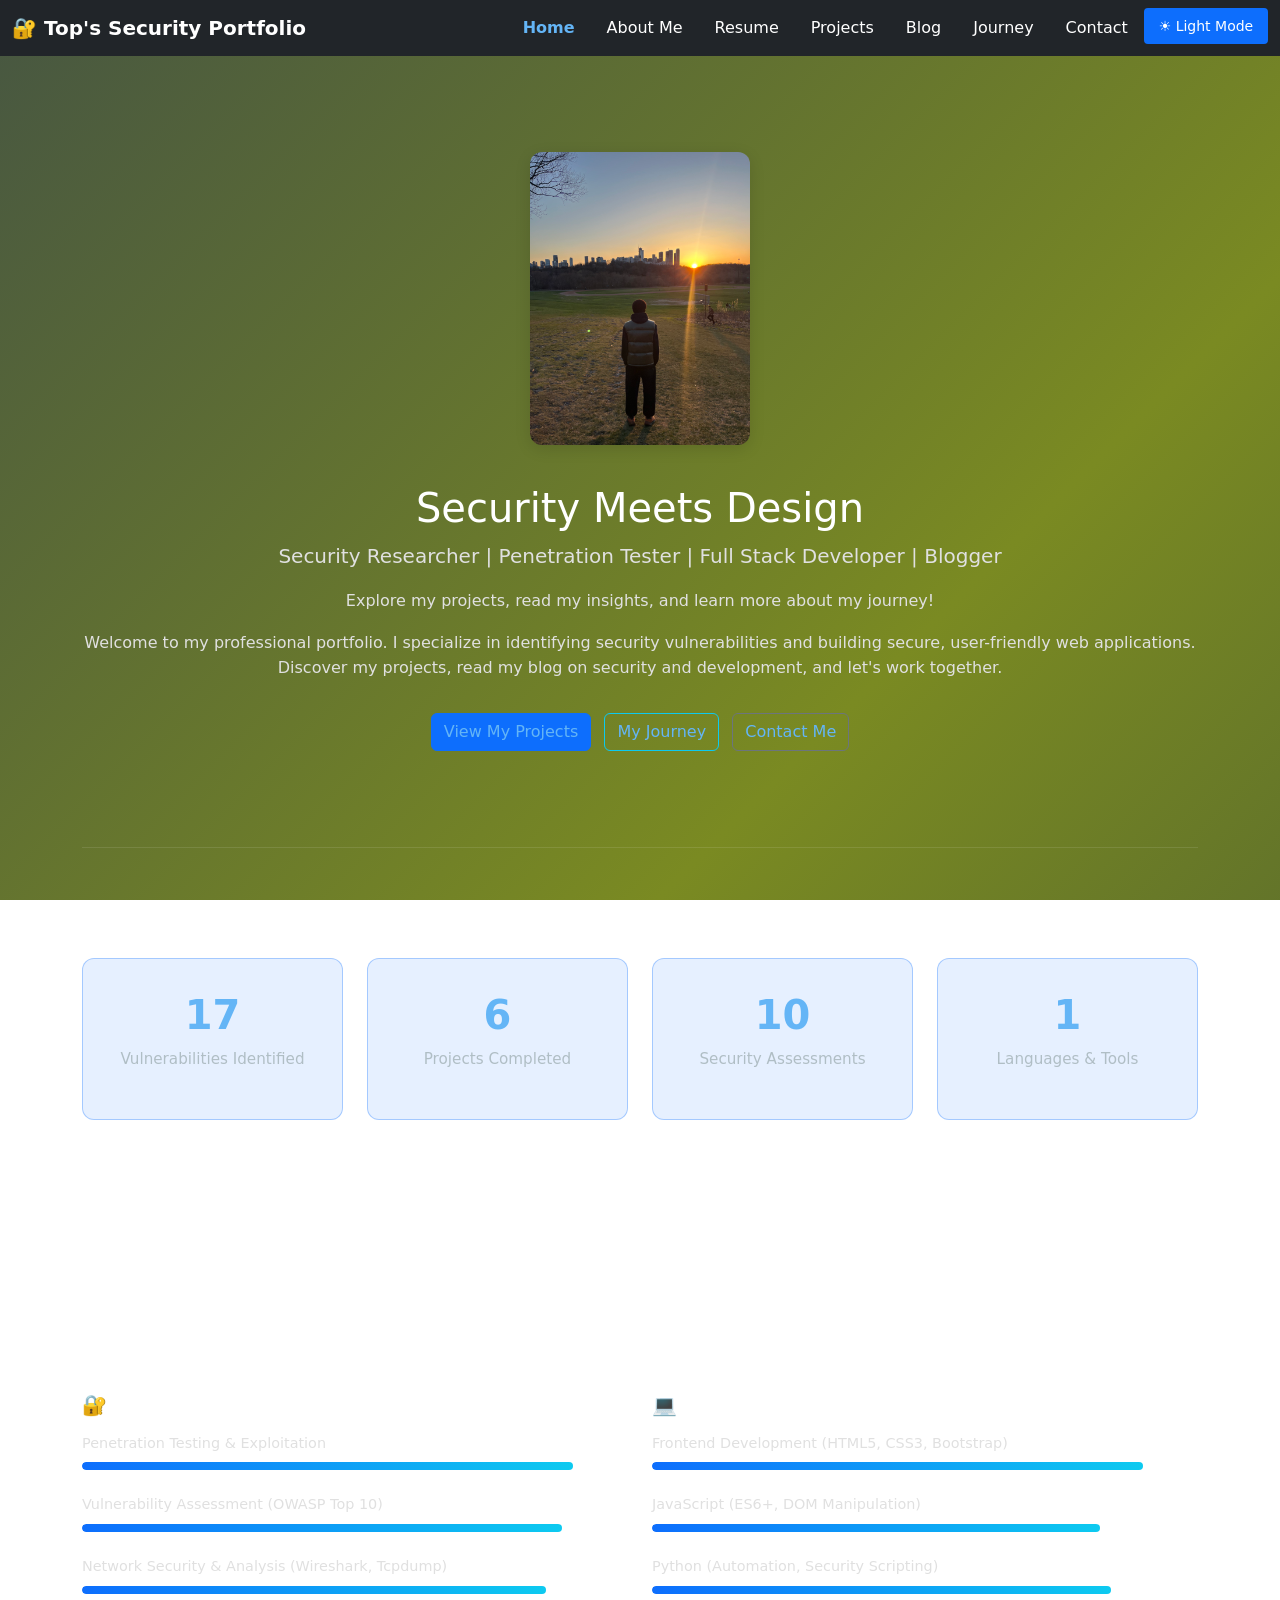
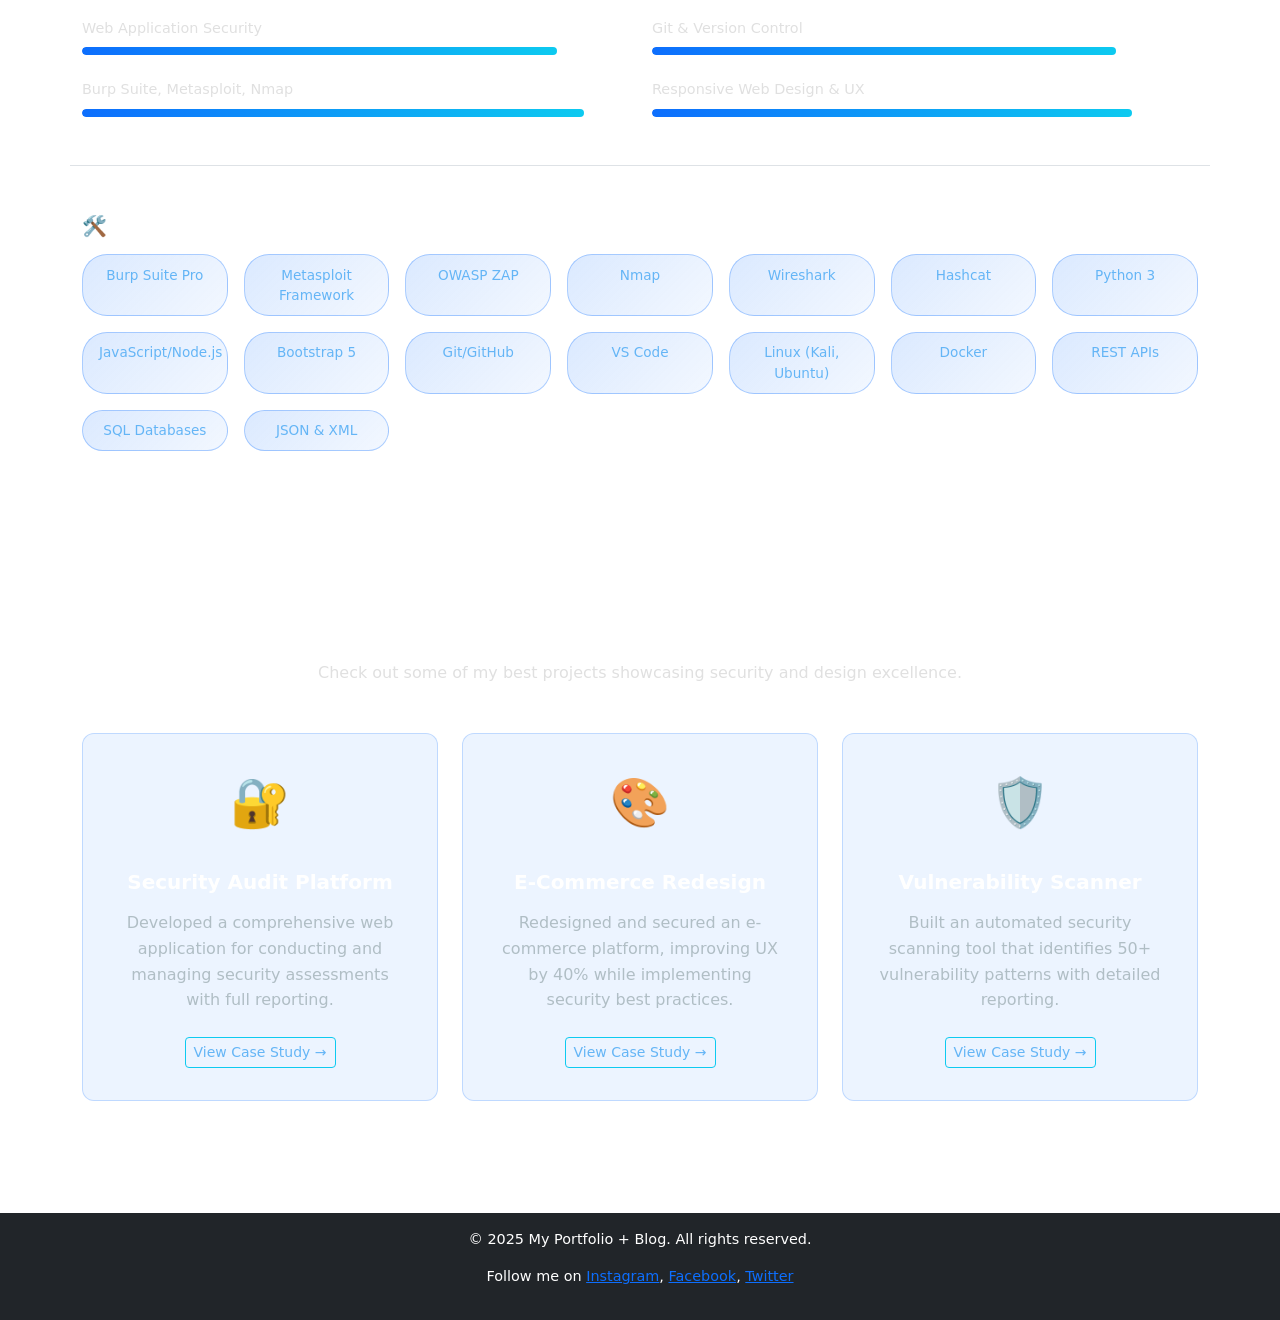
==== index.html @ 48d10eb9 "Updated Portfolio" ====
<!DOCTYPE html>
<html lang="en">
    <head>
        <meta charset="UTF-8">
        <meta name="viewport" content="width=device-width, initial-scale=1.0">


        <title>My Portfolio + Blog</title>
        <link rel="stylesheet" href="style.css">
        <link href="https://cdn.jsdelivr.net/npm/bootstrap@5.3.0/dist/css/bootstrap.min.css" rel="stylesheet">
        
    </head>
    <body>

        <!-- Navigation Bar -->
        <nav class="navbar navbar-expand-lg navbar-dark bg-dark">
            <div class="container-fluid">
                <a class="navbar-brand" href="index.html">🔐 Top's Security Portfolio</a>
                <button class="navbar-toggler" type="button" data-bs-toggle="collapse" data-bs-target="#navbarNav" aria-controls="navbarNav" aria-expanded="false" aria-label="Toggle navigation">
                    <span class="navbar-toggler-icon"></span>
                </button>
           
            
            <div class="collapse navbar-collapse" id="navbarNav">
                <ul class="navbar-nav ms-auto">
                    <li class="nav-item">
                        <a class="nav-link active" href="index.html">Home</a>
                    </li>
                    <li class="nav-item">
                        <a class="nav-link" href="about.html">About Me</a>
                    </li>
                    <li class="nav-item">
                        <a class="nav-link" href="resume.html">Resume</a>
                    </li>
                    <li class="nav-item">
                        <a class="nav-link" href="projects.html">Projects</a>
                    </li>
                    <li class="nav-item">
                        <a class="nav-link" href="blog.html">Blog</a>
                    </li>
                    <li class="nav-item">
                        <a class="nav-link" href="journey.html">Journey</a>
                    </li>
                    <li class="nav-item">
                        <a class="nav-link" href="contact.html">Contact</a>
                    </li>
                    <li class="nav-item">
                        <button class="btn btn-sm theme-toggle ms-2" id="themeToggle">☀️ Light Mode</button>
                    </li>
                </ul>
            </div>
                
        </nav>

    <main>
        <div class="container mt-5">
            <div class="home-section">
                <div class="home-image">
                    <img src="images/IMG_9107.jpeg" alt="Home Image" class="img-fluid">
                </div>
                <div class="home-text">
                    <h1>Security Meets Design</h1>
                    <p class="lead"> Security Researcher | Penetration Tester | Full Stack Developer | Blogger </p>
                    <p>Explore my projects, read my insights, and learn more about my journey!</p>
                    <p>
                        Welcome to my professional portfolio. I specialize in identifying security vulnerabilities and building secure,
                        user-friendly web applications. Discover my projects, read my blog on security and development, and let's work together.
                    </p>
                    <a href="projects.html" class="btn btn-primary mt-3 me-2">View My Projects</a>
                    <a href="journey.html" class="btn btn-outline-info mt-3 me-2">My Journey</a>
                    <a href="contact.html" class="btn btn-outline-secondary mt-3">Contact Me</a>
                </div>
        </div>

        <!-- Quick Stats Section -->
        <div class="stats-section mt-5 pt-5">
            <h2 class="text-center mb-4">Quick Stats</h2>
            <div class="row">
                <div class="col-md-3 text-center mb-3">
                    <div class="stat-card">
                        <h3 class="stat-number" data-count="50">0</h3>
                        <p>Vulnerabilities Identified</p>
                    </div>
                </div>
                <div class="col-md-3 text-center mb-3">
                    <div class="stat-card">
                        <h3 class="stat-number" data-count="20">0</h3>
                        <p>Projects Completed</p>
                    </div>
                </div>
                <div class="col-md-3 text-center mb-3">
                    <div class="stat-card">
                        <h3 class="stat-number" data-count="30">0</h3>
                        <p>Security Assessments</p>
                    </div>
                </div>
                <div class="col-md-3 text-center mb-3">
                    <div class="stat-card">
                        <h3 class="stat-number" data-count="5">0</h3>
                        <p>Languages & Tools</p>
                    </div>
                </div>
            </div>
        </div>

        <!-- Skills Section -->
        <div class="skills-section mt-5 pt-5">
            <h2 class="text-center mb-4">Technical Expertise</h2>
            <div class="row">
                <div class="col-md-6">
                    <h5 class="mb-3">🔐 Cybersecurity & Ethical Hacking</h5>
                    <div class="skill-bar">
                        <div class="skill-label">Penetration Testing & Exploitation</div>
                        <div class="skill-progress">
                            <div class="skill-fill" style="width: 90%"></div>
                        </div>
                    </div>
                    <div class="skill-bar">
                        <div class="skill-label">Vulnerability Assessment (OWASP Top 10)</div>
                        <div class="skill-progress">
                            <div class="skill-fill" style="width: 88%"></div>
                        </div>
                    </div>
                    <div class="skill-bar">
                        <div class="skill-label">Network Security & Analysis (Wireshark, Tcpdump)</div>
                        <div class="skill-progress">
                            <div class="skill-fill" style="width: 85%"></div>
                        </div>
                    </div>
                    <div class="skill-bar">
                        <div class="skill-label">Web Application Security</div>
                        <div class="skill-progress">
                            <div class="skill-fill" style="width: 87%"></div>
                        </div>
                    </div>
                    <div class="skill-bar">
                        <div class="skill-label">Burp Suite, Metasploit, Nmap</div>
                        <div class="skill-progress">
                            <div class="skill-fill" style="width: 92%"></div>
                        </div>
                    </div>
                </div>
                <div class="col-md-6">
                    <h5 class="mb-3">💻 Software Development & Programming</h5>
                    <div class="skill-bar">
                        <div class="skill-label">Frontend Development (HTML5, CSS3, Bootstrap)</div>
                        <div class="skill-progress">
                            <div class="skill-fill" style="width: 90%"></div>
                        </div>
                    </div>
                    <div class="skill-bar">
                        <div class="skill-label">JavaScript (ES6+, DOM Manipulation)</div>
                        <div class="skill-progress">
                            <div class="skill-fill" style="width: 82%"></div>
                        </div>
                    </div>
                    <div class="skill-bar">
                        <div class="skill-label">Python (Automation, Security Scripting)</div>
                        <div class="skill-progress">
                            <div class="skill-fill" style="width: 84%"></div>
                        </div>
                    </div>
                    <div class="skill-bar">
                        <div class="skill-label">Git & Version Control</div>
                        <div class="skill-progress">
                            <div class="skill-fill" style="width: 85%"></div>
                        </div>
                    </div>
                    <div class="skill-bar">
                        <div class="skill-label">Responsive Web Design & UX</div>
                        <div class="skill-progress">
                            <div class="skill-fill" style="width: 88%"></div>
                        </div>
                    </div>
                </div>
            </div>

            <!-- Tools & Technologies -->
            <div class="row mt-4 pt-3 border-top">
                <div class="col-md-12">
                    <h5 class="mb-3">🛠️ Tools, Frameworks & Technologies</h5>
                    <div class="tools-grid">
                        <span class="tool-badge">Burp Suite Pro</span>
                        <span class="tool-badge">Metasploit Framework</span>
                        <span class="tool-badge">OWASP ZAP</span>
                        <span class="tool-badge">Nmap</span>
                        <span class="tool-badge">Wireshark</span>
                        <span class="tool-badge">Hashcat</span>
                        <span class="tool-badge">Python 3</span>
                        <span class="tool-badge">JavaScript/Node.js</span>
                        <span class="tool-badge">Bootstrap 5</span>
                        <span class="tool-badge">Git/GitHub</span>
                        <span class="tool-badge">VS Code</span>
                        <span class="tool-badge">Linux (Kali, Ubuntu)</span>
                        <span class="tool-badge">Docker</span>
                        <span class="tool-badge">REST APIs</span>
                        <span class="tool-badge">SQL Databases</span>
                        <span class="tool-badge">JSON & XML</span>
                    </div>
                </div>
            </div>
        </div>

        <!-- Featured Projects Preview -->
        <div class="featured-section mt-5 pt-5">
            <h2 class="text-center mb-4">Featured Work</h2>
            <p class="text-center mb-5">Check out some of my best projects showcasing security and design excellence.</p>
            <div class="row">
                <div class="col-md-4 mb-3">
                    <div class="featured-card">
                        <div class="featured-icon">🔐</div>
                        <h5>Security Audit Platform</h5>
                        <p>Developed a comprehensive web application for conducting and managing security assessments with full reporting.</p>
                        <a href="projects.html" class="btn btn-sm btn-outline-info">View Case Study →</a>
                    </div>
                </div>
                <div class="col-md-4 mb-3">
                    <div class="featured-card">
                        <div class="featured-icon">🎨</div>
                        <h5>E-Commerce Redesign</h5>
                        <p>Redesigned and secured an e-commerce platform, improving UX by 40% while implementing security best practices.</p>
                        <a href="projects.html" class="btn btn-sm btn-outline-info">View Case Study →</a>
                    </div>
                </div>
                <div class="col-md-4 mb-3">
                    <div class="featured-card">
                        <div class="featured-icon">🛡️</div>
                        <h5>Vulnerability Scanner</h5>
                        <p>Built an automated security scanning tool that identifies 50+ vulnerability patterns with detailed reporting.</p>
                        <a href="projects.html" class="btn btn-sm btn-outline-info">View Case Study →</a>
                    </div>
                </div>
            </div>
        </div>

    </main>


        <!-- Footer -->
        <footer class="text-center py-3 mt-5">
            <p>&copy; 2025 My Portfolio + Blog. All rights reserved.</p>
            <p>Follow me on 
                <a href="https://www.instagram.com/yourprofile" target="_blank">Instagram</a>, 
                <a href="https://www.facebook.com/yourprofile" target="_blank">Facebook</a>, 
                <a href="https://www.twitter.com/yourprofile" target="_blank">Twitter</a>
            </p>
        </footer>

        <script src="https://cdn.jsdelivr.net/npm/bootstrap@5.3.0/dist/js/bootstrap.bundle.min.js"></script>
        <script src="js/timeline.js"></script>
    </body>
</html>
---- style.css ----
/* ===================================== */
/*              GLOBAL STYLES           */
/* ===================================== */

html, body {
    height: 100%;
    margin: 0;
    padding: 0;
    width: 100%;
}

body {
    min-height: 100vh;
    display: flex;
    flex-direction: column;
    font-family: 'Segoe UI', Tahoma, Geneva, Verdana, sans-serif;
    color: black;
    background: linear-gradient(-45deg, #64046f, #102645, #7a8a22, #1a295d);
    background-size: 400% 400%;
    background-position: 0% 50%;
    background-attachment: fixed;
    animation: gradientBG 15s ease infinite;
    overflow-x: hidden;
}

main {
    flex: 1 0 auto;
    width: 100%;
}

.container {
    width: 100%;
    padding-left: 1.5rem;
    padding-right: 1.5rem;
    margin-left: auto;
    margin-right: auto;
}


@keyframes gradientBG {
  0% {background-position: 0% 50%;}
  50% {background-position: 100% 50%;}
  100% {background-position: 0% 50%;}
}

h1, h2, h3, h4, h5, h6 {
  font-weight: 600;
}

a {
  text-decoration: none;
  transition: 0.3s ease;
}

.button {
  transition: 0.3s ease;
}

/* ===================================== */
/*              NAVBAR                   */
/* ===================================== */

.navbar-brand {
  font-weight: bold;
  font-size: 1.5rem;
}

.navbar-dark .navbar-nav .nav-link {
  color: #fff;
  margin-left: 1rem;
}

.navbar-dark .navbar-nav .nav-link:hover {
  color: #0d6efd;
}

.navbar-dark .navbar-nav .nav-link.active {
  color: #64b5f6;
  font-weight: 600;
}

/* Navbar toggler styling */
.navbar-toggler {
  border: 2px solid #0d6efd !important;
  padding: 0.4rem 0.6rem;
  transition: all 0.3s ease;
}

.navbar-toggler:hover {
  background-color: rgba(13, 110, 253, 0.1);
  border-color: #0b5ed7 !important;
}

.navbar-toggler:focus {
  box-shadow: 0 0 0 0.25rem rgba(13, 110, 253, 0.25) !important;
  border-color: #0d6efd !important;
}

.navbar-toggler-icon {
  background-image: url("data:image/svg+xml,%3csvg xmlns='http://www.w3.org/2000/svg' viewBox='0 0 30 30'%3e%3cpath stroke='%230d6efd' stroke-linecap='round' stroke-miterlimit='10' stroke-width='2.5' d='M4 7h22M4 15h22M4 23h22'/%3e%3c/svg%3e") !important;
}

/* Light mode navbar toggler */
:root[data-theme="light"] .navbar {
  background-color: #f8f9fa !important;
  border-bottom: 1px solid #dee2e6;
}

:root[data-theme="light"] .navbar-toggler {
  border: 2px solid #0056b3 !important;
  background-color: #e3f2fd;
}

:root[data-theme="light"] .navbar-toggler:hover {
  background-color: #bbdefb;
  border-color: #003d82 !important;
}

:root[data-theme="light"] .navbar-toggler:focus {
  box-shadow: 0 0 0 0.25rem rgba(0, 86, 179, 0.25) !important;
  border-color: #0056b3 !important;
}

:root[data-theme="light"] .navbar-toggler-icon {
  background-image: url("data:image/svg+xml,%3csvg xmlns='http://www.w3.org/2000/svg' viewBox='0 0 30 30'%3e%3cpath stroke='%230056b3' stroke-linecap='round' stroke-miterlimit='10' stroke-width='2.5' d='M4 7h22M4 15h22M4 23h22'/%3e%3c/svg%3e") !important;
}

:root[data-theme="light"] .navbar {
  background-color: #f8f9fa !important;
  border-bottom: 1px solid #dee2e6;
}

:root[data-theme="light"] .navbar-brand {
  color: #0056b3 !important;
  font-weight: 700;
}

:root[data-theme="light"] .nav-link {
  color: #333333 !important;
}

:root[data-theme="light"] .nav-link:hover {
  color: #0056b3 !important;
}

:root[data-theme="light"] .nav-link.active {
  color: #0056b3 !important;
  font-weight: 600;
}

/* ===================================== */
/*              HOME PAGE                */
/* ===================================== */



.home-section {
  display: flex;
  flex-direction: column;
  align-items: center;
  justify-content: center;
  gap: 2rem;
  padding: 3rem 0;
}

.home-image {
  flex: 1 1 300px;
}

.profile-img {
  max-width: 100%;
  border-radius: 10px;
  box-shadow: 0 4px 12px rgba(0, 0, 0, 0.2);
}

.home-image img,
.profile-img {
  max-width: 220px;
  width: 100%;
  height: auto;
  border-radius: 12px;
  box-shadow: 0 4px 16px rgba(0,0,0,0.12);
  margin: 0 auto;
  display: block;
}

.home-text {
  flex: 2;
  text-align: center;
}

.home-text h1 {
  font-size: 2.5rem;
  margin-bottom: 0.5rem;
  color: #ffffff;
}

.home-text p.lead {
  font-size: 1.25rem;
  margin-bottom: 1rem;
  color: #e0e0e0;
}

.home-text p {
  color: #e0e0e0;
}

/* ===================================== */
/*              FOOTER                   */
/* ===================================== */

footer {
  background-color: #212529;
  color: #ffffff;
  text-align: center;
  padding: 1rem 0;
  margin-top: 3rem;
  font-size: 0.9rem;
}

/* ===================================== */
/*         FORM STYLES                   */
/* ===================================== */

.form-control {
  border: 1px solid #ddd;
  border-radius: 0.375rem;
  padding: 0.75rem 0.75rem;
  min-height: 44px;
  font-size: 16px;
}

.form-control:focus {
  border-color: #0d6efd;
  box-shadow: 0 0 0 0.2rem rgba(13, 110, 253, 0.25);
}

.form-label {
  font-weight: 500;
  margin-bottom: 0.5rem;
  color: #ffffff;
  display: block;
}

.form-check {
  padding: 0.5rem 0;
}

.form-check-input {
  width: 1.25em;
  height: 1.25em;
  margin-top: 0.3em;
  cursor: pointer;
}

.form-check-input:checked {
  background-color: #0d6efd;
  border-color: #0d6efd;
}

.form-check-label {
  color: #e0e0e0;
  cursor: pointer;
  margin-left: 0.5rem;
}

/* Form validation styles */
.form-control.is-invalid {
  border-color: #dc3545;
  background-image: url("data:image/svg+xml,%3csvg xmlns='http://www.w3.org/2000/svg' viewBox='12 12 24 24'%3e%3ccircle cx='24' cy='24' r='11' fill='none' stroke='%23dc3545' stroke-width='2'/%3e%3cpath fill='%23dc3545' d='M24 16v8M20 24h8'/%3e%3c/svg%3e");
  background-repeat: no-repeat;
  background-position: right calc(0.375em + 0.1875rem) center;
  background-size: calc(0.75em + 0.375rem) calc(0.75em + 0.375rem);
  padding-right: calc(1.5em + 0.75rem);
}

.form-control.is-invalid:focus {
  border-color: #dc3545;
  box-shadow: 0 0 0 0.2rem rgba(220, 53, 69, 0.25);
}

/* Success/Error alerts */
.alert {
  border-radius: 0.5rem;
  animation: slideDown 0.3s ease-out;
}

@keyframes slideDown {
  from {
    opacity: 0;
    transform: translateY(-20px);
  }
  to {
    opacity: 1;
    transform: translateY(0);
  }
}

.alert-success {
  background-color: rgba(25, 135, 84, 0.15);
  border: 1px solid rgba(25, 135, 84, 0.3);
  color: #90ee90;
}

.alert-danger {
  background-color: rgba(220, 53, 69, 0.15);
  border: 1px solid rgba(220, 53, 69, 0.3);
  color: #ff7f7f;
}

.alert-success strong {
  color: #90ee90;
}

.alert-danger strong {
  color: #ff7f7f;
}

.btn-close {
  filter: brightness(0) invert(1);
}

/* Light mode form styling */
:root[data-theme="light"] .form-label {
  color: #333333;
}

:root[data-theme="light"] .form-check-label {
  color: #333333;
}

:root[data-theme="light"] .alert-success {
  background-color: #d4edda;
  border: 1px solid #c3e6cb;
  color: #155724;
}

:root[data-theme="light"] .alert-success strong {
  color: #155724;
}

:root[data-theme="light"] .alert-danger {
  background-color: #f8d7da;
  border: 1px solid #f5c6cb;
  color: #721c24;
}

:root[data-theme="light"] .alert-danger strong {
  color: #721c24;
}

:root[data-theme="light"] small {
  color: #666666;
}

.d-flex {
  display: flex;
}

.gap-2 {
  gap: 0.5rem;
}

/* ===================================== */
/*         CONTENT STYLING               */
/* ===================================== */

.container {
  color: #ffffff;
}

.container p {
  color: #e0e0e0;
  line-height: 1.6;
}

.container h1, .container h2 {
  color: #ffffff;
}

.container h5 {
  color: #ffffff;
  margin-top: 2rem;
  margin-bottom: 1rem;
}

.container ul {
  color: #e0e0e0;
}

.container a {
  color: #64b5f6;
  text-decoration: none;
  transition: color 0.3s ease;
}

.container a:hover {
  color: #90caf9;
  text-decoration: underline;
}

/* ===================================== */
/*         PROJECT CARDS                 */
/* ===================================== */

.project-card {
  background-color: rgba(33, 37, 41, 0.8);
  border: 1px solid rgba(255, 255, 255, 0.1);
  transition: all 0.3s ease;
  position: relative;
  overflow: hidden;
}

.project-card:hover {
  transform: translateY(-8px);
  border-color: #0d6efd;
  box-shadow: 0 10px 30px rgba(13, 110, 253, 0.2);
}

.project-card.featured {
  border-color: #0d6efd;
  box-shadow: 0 0 20px rgba(13, 110, 253, 0.15);
}

.project-card .card-badge {
  position: absolute;
  top: 10px;
  right: 10px;
  background: linear-gradient(135deg, #ffd700, #ffed4e);
  color: #000;
  padding: 0.4rem 0.8rem;
  border-radius: 20px;
  font-size: 0.8rem;
  font-weight: 600;
  z-index: 10;
}

.project-card .card-title {
  color: #ffffff;
  font-weight: 600;
}

.project-card .card-text {
  color: #e0e0e0;
}

.tech-tags {
  display: flex;
  flex-wrap: wrap;
  gap: 0.5rem;
  margin: 1rem 0;
}

.tech-tag {
  background-color: rgba(13, 110, 253, 0.2);
  color: #64b5f6;
  padding: 0.3rem 0.7rem;
  border-radius: 20px;
  font-size: 0.75rem;
  border: 1px solid rgba(13, 110, 253, 0.3);
  transition: all 0.3s ease;
}

.tech-tag:hover {
  background-color: rgba(13, 110, 253, 0.4);
  border-color: #64b5f6;
}

/* ===================================== */
/*         BLOG STYLING                  */
/* ===================================== */

.blog-card {
  background-color: rgba(33, 37, 41, 0.8);
  border: 1px solid rgba(255, 255, 255, 0.1);
  transition: all 0.3s ease;
}

.blog-card:hover {
  transform: translateY(-5px);
  border-color: #0d6efd;
  box-shadow: 0 8px 20px rgba(13, 110, 253, 0.3);
}

.blog-card .card-title {
  color: #ffffff;
  font-weight: 600;
}

.blog-card .card-text {
  color: #e0e0e0;
}

.blog-card .badge {
  font-size: 0.75rem;
  font-weight: 600;
  text-transform: uppercase;
  letter-spacing: 0.5px;
}

.blog-card .card-footer {
  background-color: rgba(0, 0, 0, 0.2);
  border-top: 1px solid rgba(255, 255, 255, 0.1);
}

/* ===================================== */
/*         RESUME STYLING                */
/* ===================================== */

.resume-section {
  color: #ffffff;
}

.card.bg-dark {
  border: 1px solid rgba(255, 255, 255, 0.1) !important;
  background-color: rgba(33, 37, 41, 0.9) !important;
}

.card.bg-dark .card-title {
  color: #ffffff !important;
}

.card.bg-dark .card-text,
.card.bg-dark ul li {
  color: #e0e0e0 !important;
}

.card.border-info {
  border-color: #0d6efd !important;
}

.card.border-success {
  border-color: #198754 !important;
}

/* Light mode card styling */
:root[data-theme="light"] .card.bg-dark {
  background-color: #f8f9fa !important;
  border: 1px solid #dee2e6 !important;
}

:root[data-theme="light"] .card.bg-dark .card-title {
  color: #0056b3 !important;
  font-weight: 700;
}

:root[data-theme="light"] .card.bg-dark .card-text,
:root[data-theme="light"] .card.bg-dark ul li {
  color: #333333 !important;
}

:root[data-theme="light"] .card.border-info {
  border-color: #90caf9 !important;
}

:root[data-theme="light"] .card.border-success {
  border-color: #90ee90 !important;
}

.border-bottom {
  border-bottom-color: rgba(255, 255, 255, 0.2) !important;
}

:root[data-theme="light"] .border-bottom {
  border-bottom-color: #dee2e6 !important;
}

section h2 {
  color: #ffffff;
  font-size: 1.75rem;
}

section h5 {
  color: #ffffff;
  font-weight: 600;
}

section ul li {
  color: #e0e0e0;
  margin-bottom: 0.5rem;
}

/* ===================================== */
/*         THEME SYSTEM                  */
/* ===================================== */

:root[data-theme="light"] {
  --bg-primary: #ffffff;
  --bg-secondary: #f8f9fa;
  --text-primary: #000000;
  --text-secondary: #4a4a4a;
  --text-light: #6c757d;
  --border-color: #dee2e6;
  --card-bg: #ffffff;
  --timeline-color: #0d6efd;
}

:root[data-theme="dark"] {
  --bg-primary: #1a1a1a;
  --bg-secondary: #2a2a2a;
  --text-primary: #ffffff;
  --text-secondary: #e0e0e0;
  --text-light: #a0a0a0;
  --border-color: rgba(255, 255, 255, 0.1);
  --card-bg: rgba(33, 37, 41, 0.8);
  --timeline-color: #0d6efd;
}

/* Light mode overrides */
:root[data-theme="light"] body {
  background: linear-gradient(-45deg, #f8f9fa, #ffffff, #f0f0f0, #f5f5f5) !important;
  color: #1a1a1a;
}

/* Resume page light mode - comprehensive overrides */
:root[data-theme="light"] .container,
:root[data-theme="light"] .container p,
:root[data-theme="light"] .container h1,
:root[data-theme="light"] .container h2,
:root[data-theme="light"] .container h5,
:root[data-theme="light"] .container h6,
:root[data-theme="light"] .container a,
:root[data-theme="light"] section p,
:root[data-theme="light"] section h2,
:root[data-theme="light"] section h5,
:root[data-theme="light"] section h6,
:root[data-theme="light"] .navbar-dark {
  color: #1a1a1a !important;
}

/* Resume main content text */
:root[data-theme="light"] section {
  color: #333333;
}

:root[data-theme="light"] section h2 {
  color: #0056b3 !important;
  font-weight: 700;
  border-bottom-color: #90caf9 !important;
}

:root[data-theme="light"] section h5,
:root[data-theme="light"] section h6 {
  color: #1a1a1a !important;
  font-weight: 600;
}

:root[data-theme="light"] section p {
  color: #333333 !important;
  line-height: 1.6;
}

:root[data-theme="light"] section ul {
  color: #333333;
}

:root[data-theme="light"] section ul li {
  color: #333333;
  margin-bottom: 0.4rem;
}

/* Text muted styling in light mode */
:root[data-theme="light"] .text-muted {
  color: #666666 !important;
  font-weight: 500;
}

/* Links in light mode */
:root[data-theme="light"] a,
:root[data-theme="light"] .text-info {
  color: #0056b3 !important;
}

:root[data-theme="light"] a:hover,
:root[data-theme="light"] .text-info:hover {
  color: #003d82 !important;
}

/* Skills section light mode */
:root[data-theme="light"] .skills-section {
  background: rgba(248, 249, 250, 0.5);
  border-color: #dee2e6 !important;
}

:root[data-theme="light"] .skills-section h5 {
  color: #1a1a1a !important;
  font-weight: 700;
}

:root[data-theme="light"] .skill-label {
  color: #333333 !important;
  font-weight: 600;
}

:root[data-theme="light"] .skill-progress {
  background-color: #e0e0e0 !important;
}

:root[data-theme="light"] .skill-fill {
  background: linear-gradient(90deg, #0056b3, #0d6efd) !important;
}

:root[data-theme="light"] .blog-card {
  background-color: var(--card-bg) !important;
  border: 1px solid var(--border-color) !important;
}

:root[data-theme="light"] .card.bg-dark {
  background-color: var(--card-bg) !important;
  border-color: var(--border-color) !important;
}

:root[data-theme="light"] .navbar-dark .navbar-nav .nav-link:hover {
  color: #0d6efd !important;
}

/* ===================================== */
/*         STATS & ANIMATIONS            */
/* ===================================== */

.stats-section {
  border-top: 1px solid rgba(255, 255, 255, 0.1);
  border-bottom: 1px solid rgba(255, 255, 255, 0.1);
  padding: 3rem 0;
}

.stat-card {
  background: rgba(13, 110, 253, 0.1);
  border: 1px solid rgba(13, 110, 253, 0.3);
  border-radius: 12px;
  padding: 2rem;
  transition: all 0.3s ease;
}

.stat-card:hover {
  transform: translateY(-8px);
  background: rgba(13, 110, 253, 0.2);
  border-color: rgba(13, 110, 253, 0.6);
  box-shadow: 0 10px 30px rgba(13, 110, 253, 0.2);
}

.stat-number {
  font-size: 2.5rem;
  font-weight: 700;
  color: #64b5f6;
  margin-bottom: 0.5rem;
}

.stat-card p {
  color: #b0bec5;
  font-size: 0.95rem;
}

/* ===================================== */
/*         SKILL BARS                    */
/* ===================================== */

.skills-section {
  border-top: 1px solid rgba(255, 255, 255, 0.1);
  border-bottom: 1px solid rgba(255, 255, 255, 0.1);
  padding: 3rem 0;
}

.skill-bar {
  margin-bottom: 1.5rem;
}

.skill-label {
  display: flex;
  justify-content: space-between;
  margin-bottom: 0.5rem;
  color: #e0e0e0;
  font-size: 0.9rem;
}

.skill-progress {
  height: 8px;
  background-color: rgba(255, 255, 255, 0.1);
  border-radius: 10px;
  overflow: hidden;
}

.skill-fill {
  height: 100%;
  background: linear-gradient(90deg, #0d6efd, #0dcaf0);
  border-radius: 10px;
  animation: slideIn 1.5s ease-out;
}

@keyframes slideIn {
  from {
    width: 0 !important;
  }
}

/* Tools grid */
.tools-grid {
  display: grid;
  grid-template-columns: repeat(auto-fit, minmax(140px, 1fr));
  gap: 1rem;
}

.tool-badge {
  background: linear-gradient(135deg, rgba(13, 110, 253, 0.15), rgba(13, 110, 253, 0.05));
  border: 1px solid rgba(13, 110, 253, 0.3);
  color: #64b5f6;
  padding: 0.6rem 1rem;
  border-radius: 25px;
  font-size: 0.85rem;
  font-weight: 500;
  text-align: center;
  transition: all 0.3s ease;
  display: inline-block;
}

.tool-badge:hover {
  background: linear-gradient(135deg, rgba(13, 110, 253, 0.3), rgba(13, 110, 253, 0.15));
  border-color: #0d6efd;
  transform: translateY(-3px);
  box-shadow: 0 5px 15px rgba(13, 110, 253, 0.2);
}

:root[data-theme="light"] .tool-badge {
  background: linear-gradient(135deg, #e3f2fd, #f5f5f5);
  border-color: #90caf9;
  color: #0056b3;
}

:root[data-theme="light"] .tool-badge:hover {
  background: linear-gradient(135deg, #bbdefb, #e3f2fd);
  border-color: #0d6efd;
}

/* Skills list styling */
.skills-list {
  background: rgba(13, 110, 253, 0.08);
  border-left: 4px solid #0d6efd;
  padding: 1.5rem;
  border-radius: 8px;
  margin-top: 1rem;
}

.skills-list h6 {
  color: #64b5f6;
  font-weight: 700;
  margin-top: 1.2rem;
  margin-bottom: 0.8rem;
}

.skills-list h6:first-child {
  margin-top: 0;
}

.skills-list ul {
  color: #e0e0e0;
  margin-left: 1.5rem;
}

.skills-list ul li {
  margin-bottom: 0.5rem;
  line-height: 1.5;
}

:root[data-theme="light"] .skills-list {
  background: #e3f2fd;
  border-left-color: #0056b3;
}

:root[data-theme="light"] .skills-list h6 {
  color: #0056b3;
}

:root[data-theme="light"] .skills-list ul {
  color: #333333;
}

/* ===================================== */
/*         FEATURED PROJECTS             */
/* ===================================== */

.featured-section {
  border-top: 1px solid rgba(255, 255, 255, 0.1);
  padding: 3rem 0;
}

.featured-card {
  background: rgba(13, 110, 253, 0.08);
  border: 1px solid rgba(13, 110, 253, 0.2);
  border-radius: 12px;
  padding: 2rem;
  text-align: center;
  transition: all 0.3s ease;
  height: 100%;
}

.featured-card:hover {
  transform: translateY(-10px);
  border-color: rgba(13, 110, 253, 0.5);
  box-shadow: 0 12px 35px rgba(13, 110, 253, 0.2);
}

.featured-icon {
  font-size: 3rem;
  margin-bottom: 1rem;
  display: block;
}

.featured-card h5 {
  color: #ffffff;
  margin-bottom: 1rem;
  font-weight: 600;
}

.featured-card p {
  color: #b0bec5;
  margin-bottom: 1.5rem;
  line-height: 1.6;
}

/* ===================================== */
/*         TIMELINE STYLES               */
/* ===================================== */

.timeline {
  position: relative;
  padding: 2rem 0;
}

.timeline-item {
  display: flex;
  margin-bottom: 3rem;
  opacity: 1;
  animation: fadeInTimeline 0.8s ease-out forwards;
}

@keyframes fadeInTimeline {
  from {
    opacity: 0;
    transform: translateX(-20px);
  }
  to {
    opacity: 1;
    transform: translateX(0);
  }
}

.timeline-marker {
  flex-shrink: 0;
  width: 80px;
  display: flex;
  align-items: center;
  justify-content: center;
  position: relative;
  z-index: 2;
}

.timeline-icon {
  width: 60px;
  height: 60px;
  background: rgba(13, 110, 253, 0.2);
  border: 2px solid #0d6efd;
  border-radius: 50%;
  display: flex;
  align-items: center;
  justify-content: center;
  font-size: 1.8rem;
  transition: all 0.3s ease;
}

.timeline-item:hover .timeline-icon {
  background: rgba(13, 110, 253, 0.4);
  transform: scale(1.1);
  box-shadow: 0 0 20px rgba(13, 110, 253, 0.3);
}

.timeline-item.active .timeline-icon {
  background: #0d6efd;
  color: #ffffff;
  border-color: #0d6efd;
}

.timeline-content {
  flex: 1;
  background: rgba(33, 37, 41, 0.8);
  border: 1px solid rgba(255, 255, 255, 0.1);
  border-radius: 10px;
  padding: 2rem;
  transition: all 0.3s ease;
}

:root[data-theme="light"] .timeline-content {
  background: #ffffff;
  border: 1px solid #dee2e6;
}

:root[data-theme="light"] .timeline-content h3,
:root[data-theme="light"] .timeline-header h3 {
  color: #1a1a1a !important;
}

:root[data-theme="light"] .timeline-date {
  color: #0056b3;
}

:root[data-theme="light"] .timeline-details {
  border-top-color: #dee2e6;
  color: #333333;
}

:root[data-theme="light"] .timeline-details p,
:root[data-theme="light"] .timeline-details h5,
:root[data-theme="light"] .timeline-details ul li {
  color: #333333;
}

.timeline-item:hover .timeline-content {
  border-color: #0d6efd;
  box-shadow: 0 8px 25px rgba(13, 110, 253, 0.2);
}

.timeline-header h3 {
  color: #ffffff;
  margin-bottom: 0.5rem;
  font-size: 1.4rem;
}

.timeline-date {
  color: #90caf9;
  font-size: 0.95rem;
  font-weight: 500;
}

.timeline-details {
  border-top: 1px solid rgba(255, 255, 255, 0.1);
  padding-top: 1.5rem;
  margin-top: 1.5rem;
  visibility: visible;
  opacity: 1;
  max-height: 2000px;
  overflow: visible;
  transition: all 0.3s ease;
}

.toggle-details {
  margin-top: 1rem;
  margin-bottom: 0;
}

/* Skill badges in timeline */
.skill-badges {
  display: flex;
  flex-wrap: wrap;
  gap: 0.5rem;
  margin-top: 1rem;
}

.skill-badges .badge {
  font-size: 0.75rem;
  padding: 0.4rem 0.8rem;
}

/* Statistics boxes on journey page */
.stat-box {
  background: rgba(13, 110, 253, 0.1);
  border: 1px solid rgba(13, 110, 253, 0.3);
  border-radius: 12px;
  padding: 2rem;
  transition: all 0.3s ease;
}

.stat-box:hover {
  background: rgba(13, 110, 253, 0.2);
  border-color: #0d6efd;
  transform: translateY(-5px);
}

.stat-box h2 {
  color: #64b5f6;
  font-size: 3rem;
  margin-bottom: 0.5rem;
}

.stat-label {
  color: #b0bec5;
  font-size: 0.95rem;
}

:root[data-theme="light"] .stat-box {
  background: linear-gradient(135deg, #e3f2fd, #f5f5f5);
  border-color: #90caf9;
}

:root[data-theme="light"] .stat-box:hover {
  background: linear-gradient(135deg, #bbdefb, #e3f2fd);
  border-color: #0d6efd;
}

:root[data-theme="light"] .stat-box h2 {
  color: #0056b3;
}

:root[data-theme="light"] .stat-label {
  color: #333333;
}

/* Light mode journey page specific */
:root[data-theme="light"] .timeline {
  color: #333333;
}

:root[data-theme="light"] .timeline-header h3 {
  color: #0056b3 !important;
}

:root[data-theme="light"] .timeline-details h5,
:root[data-theme="light"] .timeline-details p,
:root[data-theme="light"] .timeline-details ul li {
  color: #333333 !important;
}

:root[data-theme="light"] .skill-badges .badge {
  background-color: #0056b3 !important;
}

/* ===================================== */
/*         THEME TOGGLE BUTTON           */
/* ===================================== */

.theme-toggle {
  background-color: #0d6efd !important;
  color: #ffffff !important;
  border: 2px solid #0d6efd !important;
  font-weight: 600;
  white-space: nowrap;
  transition: all 0.3s ease;
  padding: 0.35rem 0.8rem !important;
}

.theme-toggle:hover {
  background-color: #0b5ed7 !important;
  border-color: #0b5ed7 !important;
  transform: scale(1.08);
  box-shadow: 0 4px 12px rgba(13, 110, 253, 0.4);
}

.theme-toggle:active,
.theme-toggle:focus {
  background-color: #0a58ca !important;
  border-color: #0a58ca !important;
  box-shadow: 0 0 0 0.25rem rgba(13, 110, 253, 0.5);
}

/* Light mode theme toggle */
:root[data-theme="light"] .theme-toggle {
  background-color: #0056b3 !important;
  border: 2px solid #0056b3 !important;
  color: #ffffff !important;
}

:root[data-theme="light"] .theme-toggle:hover {
  background-color: #003d82 !important;
  border-color: #003d82 !important;
  box-shadow: 0 4px 12px rgba(0, 86, 179, 0.4);
}

:root[data-theme="light"] .theme-toggle:active,
:root[data-theme="light"] .theme-toggle:focus {
  background-color: #003070 !important;
  border-color: #003070 !important;
  box-shadow: 0 0 0 0.25rem rgba(0, 86, 179, 0.5);
}

#themeToggle {
  transition: all 0.3s ease;
}

/* ===================================== */
/*         RESUME PAGE LIGHT MODE        */
/* ===================================== */

:root[data-theme="light"] .resume-section {
  color: #1a1a1a;
}

:root[data-theme="light"] .info-item {
  border-bottom-color: #e0e0e0 !important;
}

:root[data-theme="light"] .info-label {
  color: #333333 !important;
}

:root[data-theme="light"] .info-value {
  color: #0056b3 !important;
  font-weight: 600;
}

:root[data-theme="light"] .case-info-box,
:root[data-theme="light"] .case-skills-box {
  background: #f8f9fa !important;
  border: 1px solid #dee2e6 !important;
}

:root[data-theme="light"] .case-info-box h5,
:root[data-theme="light"] .case-skills-box h5 {
  color: #0056b3 !important;
  border-bottom-color: #90caf9 !important;
}

:root[data-theme="light"] .case-skills-box ul li {
  color: #333333 !important;
}

/* ===================================== */
/*         CASE STUDY STYLES             */
/* ===================================== */

.case-study-hero {
  background: linear-gradient(135deg, rgba(13, 110, 253, 0.2), rgba(13, 110, 253, 0.1));
  border-bottom: 1px solid rgba(13, 110, 253, 0.3);
  padding: 4rem 0;
  margin-bottom: 3rem;
}

.case-study-hero h1 {
  color: #ffffff;
  font-size: 2.8rem;
  font-weight: 700;
}

.case-study-hero .lead {
  color: #b0bec5;
  font-size: 1.2rem;
}

.case-section {
  margin-bottom: 3rem;
  padding-bottom: 2rem;
  border-bottom: 1px solid rgba(255, 255, 255, 0.1);
}

.case-section:last-child {
  border-bottom: none;
}

.section-title {
  color: #ffffff;
  font-size: 2rem;
  font-weight: 700;
  margin-bottom: 1.5rem;
  border-left: 4px solid #0d6efd;
  padding-left: 1rem;
}

.feature-list {
  display: flex;
  flex-direction: column;
  gap: 1.5rem;
}

.feature-item {
  display: flex;
  gap: 1rem;
  background: rgba(13, 110, 253, 0.05);
  padding: 1.5rem;
  border-radius: 10px;
  border-left: 3px solid #0d6efd;
  transition: all 0.3s ease;
}

.feature-item:hover {
  background: rgba(13, 110, 253, 0.1);
  transform: translateX(5px);
}

.feature-icon {
  font-size: 2rem;
  flex-shrink: 0;
}

.feature-item h6 {
  color: #ffffff;
  margin-bottom: 0.5rem;
}

.feature-item p {
  color: #b0bec5;
  margin: 0;
  font-size: 0.95rem;
}

.tech-stack {
  display: flex;
  flex-wrap: wrap;
  gap: 0.7rem;
  margin-top: 1rem;
}

.tech-stack .badge {
  padding: 0.5rem 1rem;
  font-size: 0.85rem;
}

.result-metrics {
  display: grid;
  grid-template-columns: repeat(auto-fit, minmax(150px, 1fr));
  gap: 1.5rem;
  margin: 2rem 0;
}

.metric {
  background: rgba(13, 110, 253, 0.1);
  border: 1px solid rgba(13, 110, 253, 0.3);
  border-radius: 10px;
  padding: 2rem 1rem;
  text-align: center;
  transition: all 0.3s ease;
}

.metric:hover {
  background: rgba(13, 110, 253, 0.15);
  transform: translateY(-5px);
  border-color: #0d6efd;
}

.metric h4 {
  color: #64b5f6;
  font-size: 2.5rem;
  font-weight: 700;
  margin-bottom: 0.5rem;
}

.metric p {
  color: #b0bec5;
  font-size: 0.9rem;
  margin: 0;
}

.case-sidebar {
  position: sticky;
  top: 2rem;
}

.case-info-box,
.case-skills-box {
  background: rgba(33, 37, 41, 0.8);
  border: 1px solid rgba(255, 255, 255, 0.1);
  border-radius: 10px;
  padding: 2rem;
}

.case-info-box h5,
.case-skills-box h5 {
  color: #ffffff;
  font-weight: 700;
  margin-bottom: 1.5rem;
  border-bottom: 2px solid rgba(13, 110, 253, 0.3);
  padding-bottom: 1rem;
}

.info-item {
  display: flex;
  justify-content: space-between;
  align-items: center;
  padding: 0.8rem 0;
  border-bottom: 1px solid rgba(255, 255, 255, 0.05);
}

.info-label {
  color: #b0bec5;
  font-weight: 500;
}

.info-value {
  color: #ffffff;
  font-weight: 600;
}

.case-skills-box ul li {
  color: #b0bec5;
  padding: 0.5rem 0;
  transition: all 0.3s ease;
}

.case-skills-box ul li:hover {
  color: #64b5f6;
  padding-left: 0.5rem;
}

/* ===================================== */
/*  LIGHT MODE TYPOGRAPHY & HIERARCHY   */
/* ===================================== */

/* Ensure consistent heading hierarchy in light mode */
:root[data-theme="light"] h1,
:root[data-theme="light"] h2,
:root[data-theme="light"] h3,
:root[data-theme="light"] h4,
:root[data-theme="light"] h5,
:root[data-theme="light"] h6 {
  color: #0056b3 !important;
  font-weight: 700;
}

:root[data-theme="light"] h1 {
  color: #003d82 !important;
  font-size: 2.5rem;
}

:root[data-theme="light"] h2 {
  color: #0056b3 !important;
  font-size: 2rem;
  border-bottom-color: #90caf9 !important;
  padding-bottom: 0.5rem;
}

:root[data-theme="light"] h3 {
  color: #0056b3 !important;
  font-size: 1.5rem;
}

:root[data-theme="light"] h5 {
  color: #1a1a1a !important;
  font-weight: 600;
}

:root[data-theme="light"] h6 {
  color: #333333 !important;
  font-weight: 600;
}

/* Ensure proper text contrast */
:root[data-theme="light"] {
  --text-primary: #1a1a1a;
  --text-secondary: #333333;
  --text-light: #555555;
}

/* Strong/bold text in light mode */
:root[data-theme="light"] strong,
:root[data-theme="light"] b {
  color: #003d82 !important;
  font-weight: 700;
}

/* Ensure list items are readable */
:root[data-theme="light"] ul,
:root[data-theme="light"] ol {
  color: #333333;
}

:root[data-theme="light"] li {
  color: #333333 !important;
}

/* Resume page background clarity */
:root[data-theme="light"] main {
  background: linear-gradient(-45deg, #f8f9fa, #ffffff, #f0f0f0, #f5f5f5) !important;
}

:root[data-theme="light"] .row {
  color: #333333;
}

:root[data-theme="light"] section {
  color: #333333 !important;
}

:root[data-theme="light"] section p {
  color: #333333 !important;
}

/* Ensure checkmarks and special characters are visible */
:root[data-theme="light"] ul li::marker {
  color: #0056b3;
}

/* Featured badges clarity */
:root[data-theme="light"] .badge {
  background-color: #0056b3 !important;
  color: #ffffff !important;
}

/* Ensure all text blocks are readable */
:root[data-theme="light"] .lead {
  color: #333333 !important;
}

:root[data-theme="light"] small,
:root[data-theme="light"] .text-small {
  color: #555555 !important;
}

/* ===================================== */
/*       RESPONSIVE DESIGN (MOBILE-FIRST) */
/* ===================================== */

/* Extra small devices (< 576px) */
@media (max-width: 575px) {
  /* Typography */
  h1 {
    font-size: 1.75rem !important;
  }

  h2 {
    font-size: 1.4rem !important;
  }

  h3 {
    font-size: 1.2rem !important;
  }

  h5, h6 {
    font-size: 1rem !important;
  }

  p {
    font-size: 0.95rem !important;
    line-height: 1.6;
  }

  /* Navbar improvements */
  .navbar-brand {
    font-size: 1.1rem !important;
  }

  .navbar-collapse {
    padding-top: 1rem;
  }

  .navbar-nav {
    text-align: center;
    gap: 0.5rem;
  }

  .nav-link {
    padding: 0.5rem 0 !important;
  }

  .theme-toggle {
    width: 100% !important;
    margin-top: 0.5rem !important;
    margin-left: 0 !important;
  }

  /* Home section */
  .home-section {
    flex-direction: column;
    text-align: center;
    padding: 1rem 0 !important;
    gap: 1.5rem;
  }

  .home-image {
    flex: 1 1 100%;
  }

  .home-image img {
    max-width: 150px !important;
  }

  .home-text {
    flex: 1 1 100%;
  }

  .home-text h1 {
    font-size: 1.75rem !important;
    margin-bottom: 0.5rem;
  }

  .home-text p.lead {
    font-size: 0.95rem !important;
  }

  .home-text a {
    display: block !important;
    width: 100%;
    margin: 0.5rem 0 !important;
  }

  /* Stats section */
  .stats-section {
    padding: 2rem 0 !important;
  }

  .stat-card {
    padding: 1.5rem !important;
    margin-bottom: 1rem;
  }

  .stat-number {
    font-size: 2rem !important;
  }

  .stat-card p {
    font-size: 0.85rem !important;
  }

  /* Skills section */
  .skills-section {
    padding: 2rem 0 !important;
  }

  .skill-bar {
    margin-bottom: 1.2rem;
  }

  .skill-label {
    font-size: 0.85rem !important;
  }

  /* Tools grid */
  .tools-grid {
    grid-template-columns: repeat(auto-fit, minmax(100px, 1fr)) !important;
    gap: 0.7rem !important;
  }

  .tool-badge {
    padding: 0.4rem 0.6rem !important;
    font-size: 0.75rem !important;
  }

  /* Featured section */
  .featured-section {
    padding: 2rem 0 !important;
  }

  .featured-card {
    padding: 1.5rem !important;
    margin-bottom: 1rem;
  }

  .featured-icon {
    font-size: 2.5rem !important;
  }

  /* Timeline */
  .timeline {
    padding: 1rem 0 !important;
  }

  .timeline-item {
    flex-direction: column;
    align-items: flex-start;
    margin-bottom: 2rem;
  }

  .timeline-marker {
    width: 60px !important;
    height: 60px;
    margin-bottom: 1rem;
    justify-content: center;
    align-items: center;
  }

  .timeline-icon {
    width: 50px !important;
    height: 50px !important;
    font-size: 1.5rem !important;
  }

  .timeline-content {
    width: 100%;
    padding: 1.5rem !important;
  }

  .timeline-header h3 {
    font-size: 1.1rem !important;
  }

  .timeline-date {
    font-size: 0.85rem !important;
  }

  .toggle-details {
    padding: 0.4rem 0.8rem !important;
    font-size: 0.85rem !important;
  }

  .timeline-details {
    font-size: 0.9rem !important;
  }

  .timeline-details h5 {
    font-size: 0.95rem !important;
    margin-top: 1rem !important;
  }

  .timeline-details ul li {
    font-size: 0.9rem !important;
    margin-bottom: 0.3rem;
  }

  .skill-badges {
    gap: 0.5rem !important;
  }

  .skill-badges .badge {
    font-size: 0.7rem !important;
    padding: 0.3rem 0.6rem !important;
  }

  /* Contact form */
  .form-control {
    padding: 0.5rem 0.6rem !important;
    font-size: 0.95rem !important;
  }

  .form-label {
    font-size: 0.9rem !important;
    margin-bottom: 0.3rem !important;
  }

  /* Blog cards */
  .blog-card {
    padding: 1.2rem !important;
  }

  .blog-card .card-title {
    font-size: 1rem !important;
  }

  .blog-card .card-text {
    font-size: 0.9rem !important;
  }

  /* Buttons - Mobile Touch Optimization */
  .btn {
    padding: 0.75rem 1.5rem !important;
    font-size: 0.9rem !important;
    width: 100% !important;
    min-height: 48px !important;
    display: inline-flex !important;
    align-items: center !important;
    justify-content: center !important;
    border-radius: 0.375rem !important;
  }

  .btn-sm {
    padding: 0.5rem 1rem !important;
    font-size: 0.8rem !important;
    min-height: 40px !important;
    width: 100% !important;
  }

  a.btn {
    text-decoration: none;
  }

  /* Container padding */
  .container {
    padding-left: 1rem !important;
    padding-right: 1rem !important;
  }

  /* Spacing */
  main {
    padding-top: 1rem !important;
    padding-bottom: 1rem !important;
  }

  section {
    margin-bottom: 2rem !important;
  }

  /* Case study */
  .case-study-hero {
    padding: 2rem 0 !important;
  }

  .case-study-hero h1 {
    font-size: 1.5rem !important;
  }

  .case-section {
    margin-bottom: 2rem !important;
    padding-bottom: 1.5rem !important;
  }

  .section-title {
    font-size: 1.3rem !important;
    border-left-width: 3px;
  }

  .feature-item {
    padding: 1rem !important;
    gap: 0.8rem;
  }

  .feature-icon {
    font-size: 1.5rem !important;
  }

  .result-metrics {
    gap: 1rem !important;
  }

  .metric {
    padding: 1.5rem 0.8rem !important;
  }

  .metric h4 {
    font-size: 2rem !important;
  }

  .metric p {
    font-size: 0.8rem !important;
  }

  /* Sidebar */
  .case-sidebar {
    position: static !important;
    top: auto !important;
    margin-top: 2rem !important;
  }

  .case-info-box,
  .case-skills-box {
    padding: 1.2rem !important;
  }

  /* Resume */
  .row {
    gap: 1rem;
  }

  .col-lg-8,
  .col-lg-4 {
    flex: 0 0 100% !important;
    max-width: 100% !important;
  }

  /* Footer */
  footer {
    padding: 1.5rem 0 !important;
    font-size: 0.85rem !important;
  }
}

/* Small devices (576px - 768px) */
@media (min-width: 576px) and (max-width: 768px) {
  .home-text h1 {
    font-size: 2rem;
  }

  .home-text p.lead {
    font-size: 1rem;
  }

  .home-section {
    flex-direction: column;
    text-align: center;
  }

  .timeline-item {
    flex-direction: column;
    align-items: flex-start;
  }

  .timeline-marker {
    width: 70px;
    margin-bottom: 1rem;
    justify-content: center;
  }

  .timeline-icon {
    width: 55px;
    height: 55px;
    font-size: 1.6rem;
  }

  .stat-card {
    margin-bottom: 1.5rem;
  }

  .tools-grid {
    grid-template-columns: repeat(auto-fit, minmax(120px, 1fr));
  }

  .featured-card {
    margin-bottom: 1.5rem;
  }

  .case-sidebar {
    position: static;
    margin-top: 2rem;
  }
}

/* Medium devices (769px - 992px) */
@media (min-width: 769px) and (max-width: 992px) {
  .home-text h1 {
    font-size: 2.2rem;
  }

  .tools-grid {
    grid-template-columns: repeat(auto-fit, minmax(130px, 1fr));
  }

  .timeline-item {
    margin-bottom: 2.5rem;
  }

  .timeline-icon {
    width: 55px;
    height: 55px;
  }

  .stat-card {
    margin-bottom: 1.5rem;
  }
}

/* Large devices (993px and up) */
@media (min-width: 993px) {
  .timeline-item {
    margin-bottom: 3rem;
  }

  .timeline-icon {
    width: 60px;
    height: 60px;
    font-size: 1.8rem;
  }

  .stat-card {
    margin-bottom: 1rem;
  }

  .tools-grid {
    grid-template-columns: repeat(auto-fit, minmax(140px, 1fr));
  }
}

/* Print styles */
@media print {
  .navbar,
  footer,
  .theme-toggle {
    display: none !important;
  }

  body {
    background: white !important;
    color: black !important;
  }

  section {
    page-break-inside: avoid;
  }
}
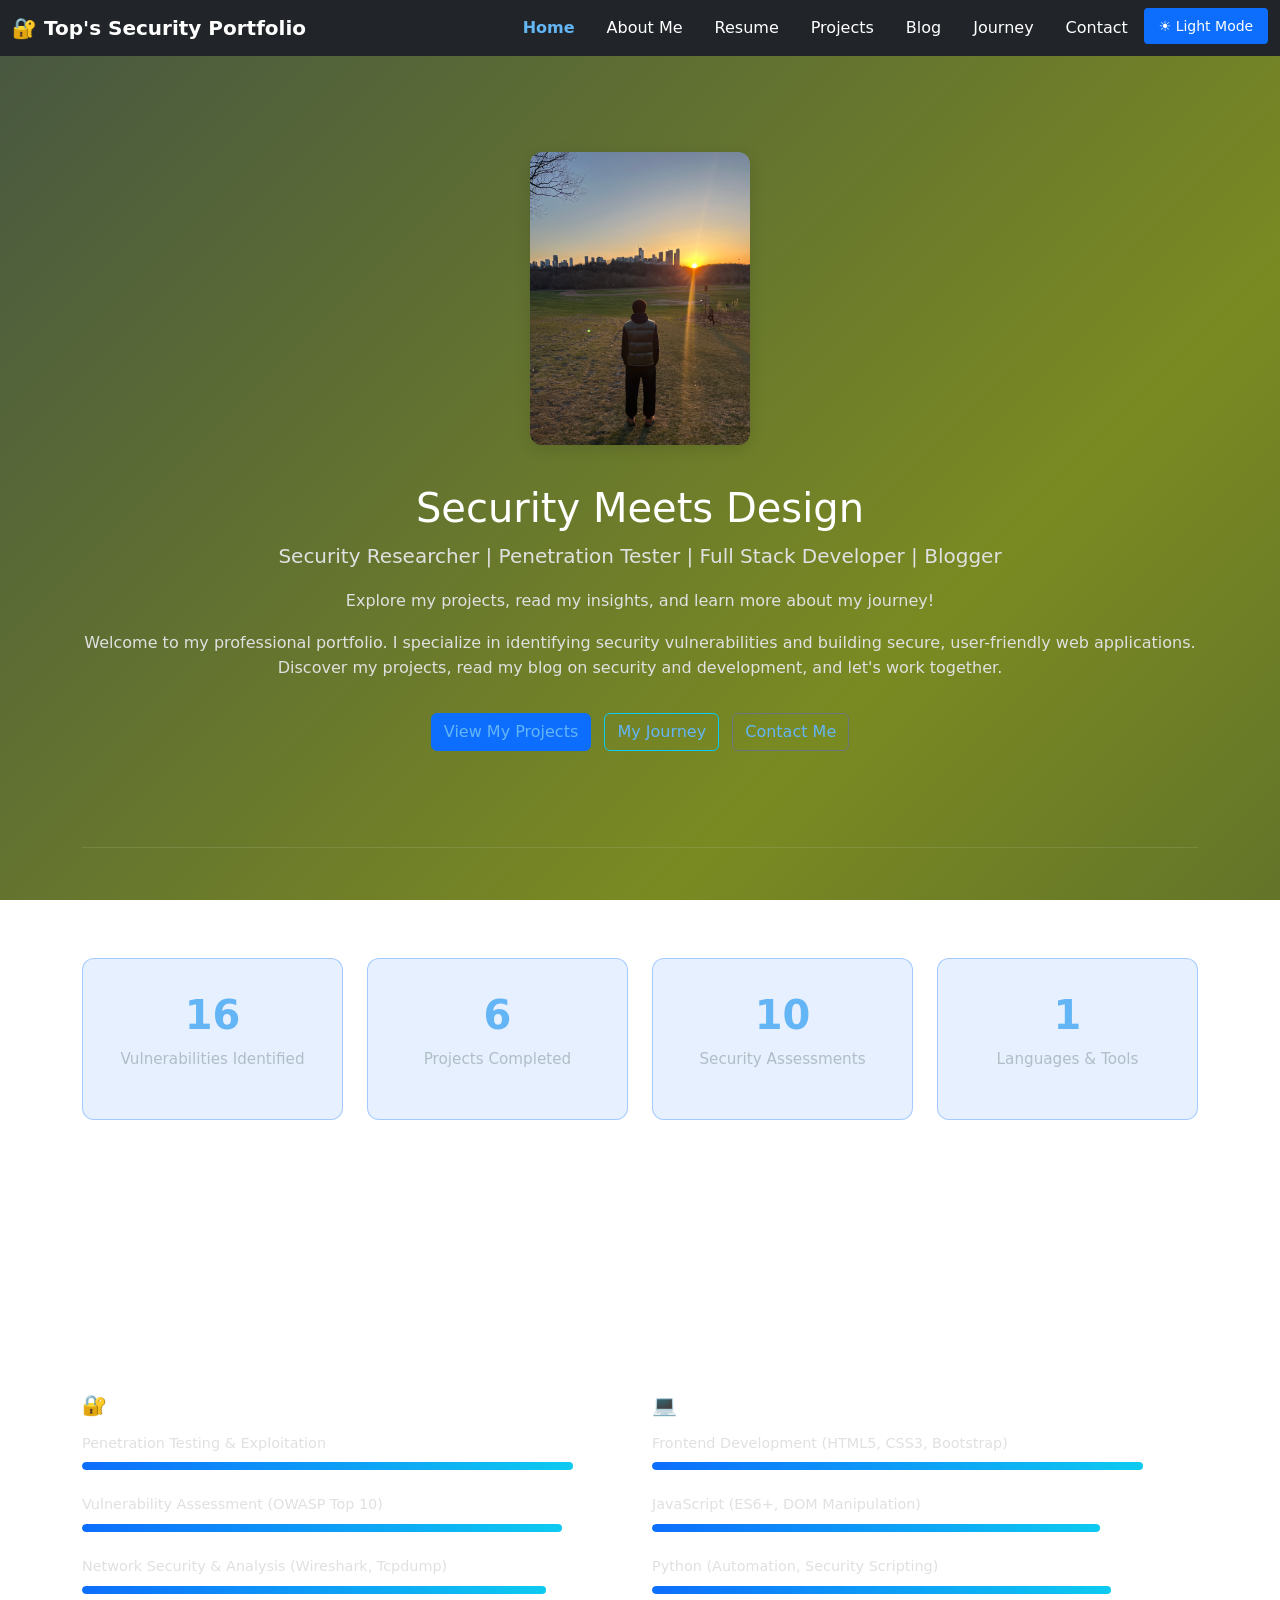
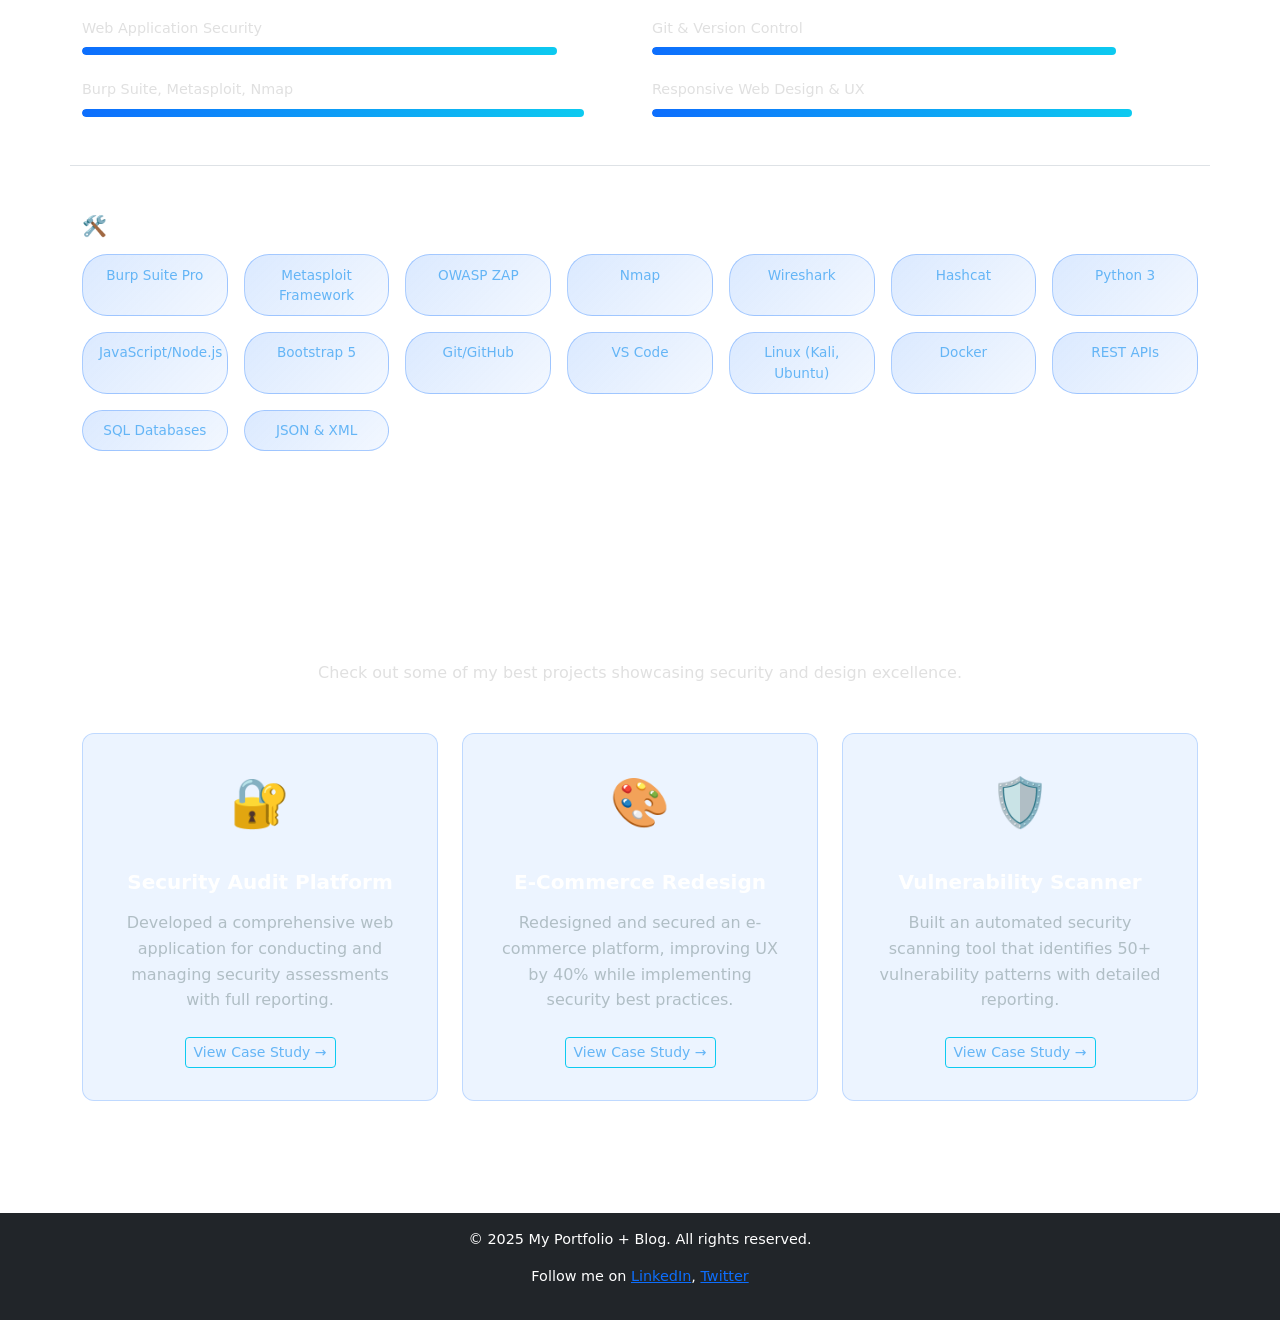
==== commit 36b9e911: "Updated Portfolio" ====
--- a/index.html
+++ b/index.html
@@ -240,9 +240,8 @@
         <footer class="text-center py-3 mt-5">
             <p>&copy; 2025 My Portfolio + Blog. All rights reserved.</p>
             <p>Follow me on 
-                <a href="https://www.instagram.com/yourprofile" target="_blank">Instagram</a>, 
-                <a href="https://www.facebook.com/yourprofile" target="_blank">Facebook</a>, 
-                <a href="https://www.twitter.com/yourprofile" target="_blank">Twitter</a>
+                <a href="https://www.linkedin.com/in/abdulazeez-umar-5279522bb/" target="_blank">LinkedIn</a>,  
+                <a href="https://x.com/cybertop0" target="_blank">Twitter</a>
             </p>
         </footer>
 
